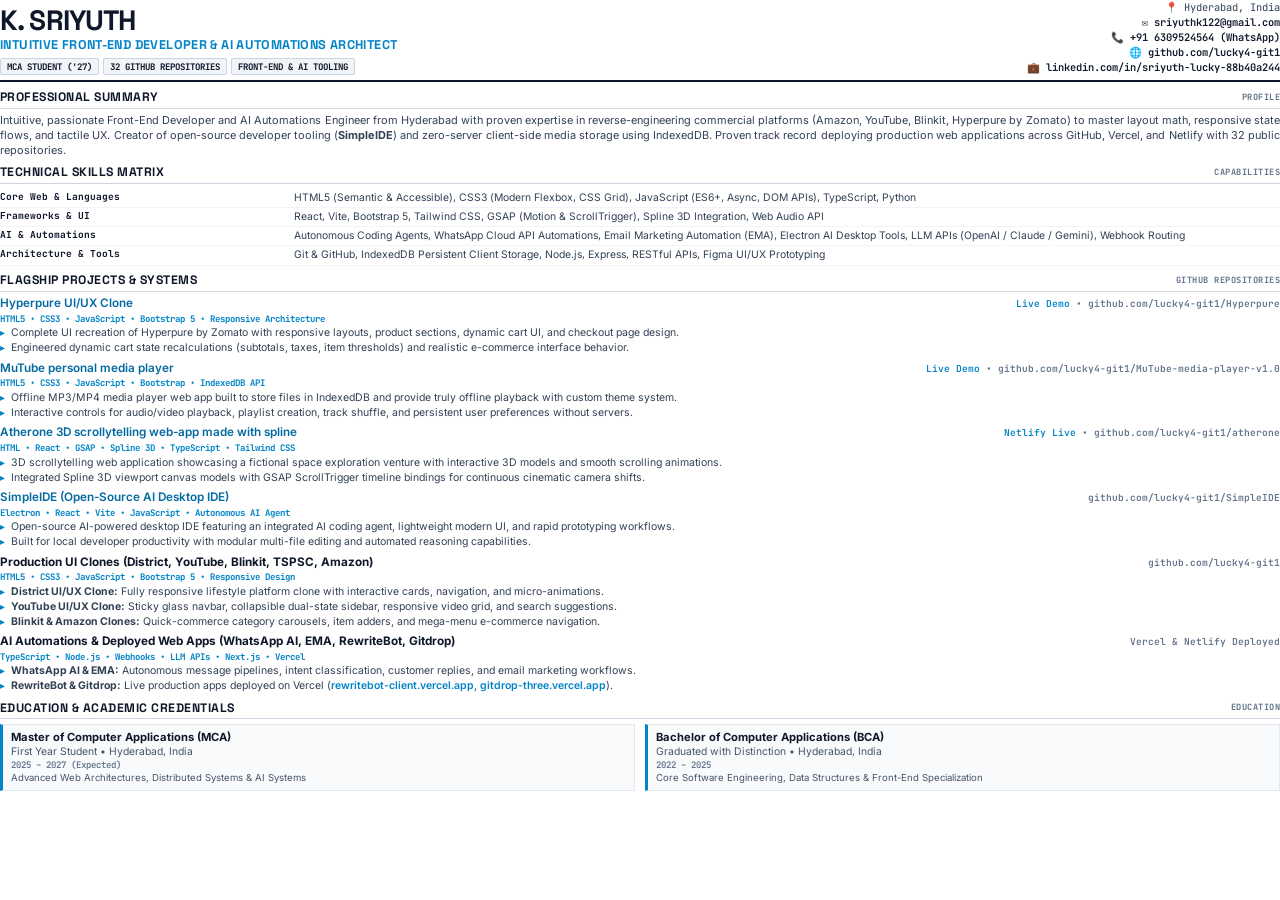
==== resume_print.html @ 3f28b118 "feat: initial commit of fused neo-brutalist portfolio and interactive CV" ====
<!DOCTYPE html>
<html lang="en">
<head>
    <meta charset="UTF-8">
    <title>K. Sriyuth - Resume</title>
    <style>
        @import url('https://fonts.googleapis.com/css2?family=Inter:wght@400;500;600;700;800&family=Space+Grotesk:wght@600;700;800&family=JetBrains+Mono:wght@500;700&display=swap');

        @page {
            size: A4 portrait;
            margin: 7mm 11mm 7mm 11mm;
        }

        *, *::before, *::after {
            box-sizing: border-box;
            margin: 0;
            padding: 0;
        }

        body {
            font-family: 'Inter', -apple-system, BlinkMacSystemFont, sans-serif;
            color: #0f172a;
            background: #ffffff;
            font-size: 8.5pt;
            line-height: 1.34;
            -webkit-print-color-adjust: exact;
            print-color-adjust: exact;
        }

        a {
            color: #0284c7;
            text-decoration: none;
            font-weight: 600;
        }

        /* ─── Header ─── */
        .header {
            border-bottom: 2px solid #0f172a;
            padding-bottom: 5px;
            margin-bottom: 7px;
            display: flex;
            justify-content: space-between;
            align-items: flex-end;
        }

        .name-title h1 {
            font-family: 'Space Grotesk', sans-serif;
            font-size: 21pt;
            font-weight: 800;
            letter-spacing: -0.03em;
            color: #0f172a;
            line-height: 1;
            margin-bottom: 3px;
        }

        .name-title .subtitle {
            font-family: 'Space Grotesk', sans-serif;
            font-size: 9.5pt;
            font-weight: 700;
            color: #0284c7;
            text-transform: uppercase;
            letter-spacing: 0.03em;
        }

        .contact-info {
            text-align: right;
            font-size: 7.8pt;
            line-height: 1.45;
            color: #334155;
            font-family: 'JetBrains Mono', monospace;
        }

        .contact-info a {
            color: #0f172a;
        }

        .badge-row {
            display: flex;
            gap: 4px;
            margin-top: 4px;
        }

        .pill {
            font-family: 'JetBrains Mono', monospace;
            font-size: 6.8pt;
            font-weight: 700;
            background: #f1f5f9;
            color: #0f172a;
            padding: 1.5px 6px;
            border: 1px solid #cbd5e1;
            border-radius: 2px;
            text-transform: uppercase;
        }

        /* ─── Sections ─── */
        .section {
            margin-bottom: 6.5px;
        }

        .section-title {
            font-family: 'Space Grotesk', sans-serif;
            font-size: 9.2pt;
            font-weight: 800;
            text-transform: uppercase;
            letter-spacing: 0.04em;
            color: #0f172a;
            border-bottom: 1.5px solid #cbd5e1;
            padding-bottom: 2px;
            margin-bottom: 4.5px;
            display: flex;
            align-items: center;
            justify-content: space-between;
        }

        .section-title span.tag {
            font-family: 'JetBrains Mono', monospace;
            font-size: 6.5pt;
            font-weight: 700;
            color: #64748b;
        }

        /* ─── Summary ─── */
        .summary-text {
            color: #334155;
            font-size: 8.2pt;
            line-height: 1.36;
            text-align: justify;
        }

        /* ─── Skills Table ─── */
        .skills-table {
            width: 100%;
            border-collapse: collapse;
            font-size: 7.8pt;
        }

        .skills-table tr {
            border-bottom: 1px solid #f1f5f9;
        }

        .skills-table td {
            padding: 2.2px 0;
            vertical-align: top;
        }

        .skills-table td.category {
            font-weight: 700;
            color: #0f172a;
            width: 23%;
            font-family: 'JetBrains Mono', monospace;
            font-size: 7.2pt;
        }

        .skills-table td.items {
            color: #334155;
            width: 77%;
        }

        /* ─── Project Items ─── */
        .item {
            margin-bottom: 5.5px;
        }

        .item:last-child {
            margin-bottom: 0;
        }

        .item-header {
            display: flex;
            justify-content: space-between;
            align-items: baseline;
            margin-bottom: 1px;
        }

        .item-title {
            font-size: 8.8pt;
            font-weight: 700;
            color: #0f172a;
        }

        .item-title a {
            color: #0369a1;
        }

        .item-meta {
            font-family: 'JetBrains Mono', monospace;
            font-size: 7.2pt;
            color: #64748b;
            font-weight: 600;
        }

        .item-tech {
            font-family: 'JetBrains Mono', monospace;
            font-size: 6.8pt;
            color: #0284c7;
            font-weight: 700;
            margin-bottom: 1.5px;
        }

        .item-desc {
            list-style: none;
            padding-left: 0;
        }

        .item-desc li {
            position: relative;
            padding-left: 11px;
            font-size: 7.9pt;
            color: #334155;
            line-height: 1.32;
            margin-bottom: 1px;
        }

        .item-desc li::before {
            content: "▸";
            position: absolute;
            left: 0;
            color: #0284c7;
            font-size: 7.5pt;
        }

        /* ─── Education Grid ─── */
        .two-col {
            display: grid;
            grid-template-columns: 1fr 1fr;
            gap: 10px;
        }

        .edu-card {
            background: #f8fafc;
            border: 1px solid #e2e8f0;
            padding: 5px 8px;
            border-left: 3px solid #0284c7;
        }

        .edu-degree {
            font-weight: 700;
            font-size: 8.4pt;
            color: #0f172a;
        }

        .edu-inst {
            font-size: 7.8pt;
            color: #475569;
        }

        .edu-time {
            font-family: 'JetBrains Mono', monospace;
            font-size: 6.8pt;
            color: #64748b;
            font-weight: 600;
        }
    </style>
</head>
<body>

    <!-- Header -->
    <div class="header">
        <div class="name-title">
            <h1>K. SRIYUTH</h1>
            <div class="subtitle">Intuitive Front-End Developer & AI Automations Architect</div>
            <div class="badge-row">
                <span class="pill">MCA Student ('27)</span>
                <span class="pill">32 GitHub Repositories</span>
                <span class="pill">Front-End & AI Tooling</span>
            </div>
        </div>
        <div class="contact-info">
            <div>📍 Hyderabad, India</div>
            <div>✉️ <a href="mailto:sriyuthk122@gmail.com">sriyuthk122@gmail.com</a></div>
            <div>📞 <a href="https://wa.me/916309524564">+91 6309524564 (WhatsApp)</a></div>
            <div>🌐 <a href="https://github.com/lucky4-git1">github.com/lucky4-git1</a></div>
            <div>💼 <a href="https://www.linkedin.com/in/sriyuth-lucky-88b40a244">linkedin.com/in/sriyuth-lucky-88b40a244</a></div>
        </div>
    </div>

    <!-- Summary -->
    <div class="section">
        <div class="section-title">
            <span>Professional Summary</span>
            <span class="tag">PROFILE</span>
        </div>
        <p class="summary-text">
            Intuitive, passionate Front-End Developer and AI Automations Engineer from Hyderabad with proven expertise in reverse-engineering commercial platforms (Amazon, YouTube, Blinkit, Hyperpure by Zomato) to master layout math, responsive state flows, and tactile UX. Creator of open-source developer tooling (<strong>SimpleIDE</strong>) and zero-server client-side media storage using IndexedDB. Proven track record deploying production web applications across GitHub, Vercel, and Netlify with 32 public repositories.
        </p>
    </div>

    <!-- Technical Skills Matrix -->
    <div class="section">
        <div class="section-title">
            <span>Technical Skills Matrix</span>
            <span class="tag">CAPABILITIES</span>
        </div>
        <table class="skills-table">
            <tr>
                <td class="category">Core Web & Languages</td>
                <td class="items">HTML5 (Semantic & Accessible), CSS3 (Modern Flexbox, CSS Grid), JavaScript (ES6+, Async, DOM APIs), TypeScript, Python</td>
            </tr>
            <tr>
                <td class="category">Frameworks & UI</td>
                <td class="items">React, Vite, Bootstrap 5, Tailwind CSS, GSAP (Motion & ScrollTrigger), Spline 3D Integration, Web Audio API</td>
            </tr>
            <tr>
                <td class="category">AI & Automations</td>
                <td class="items">Autonomous Coding Agents, WhatsApp Cloud API Automations, Email Marketing Automation (EMA), Electron AI Desktop Tools, LLM APIs (OpenAI / Claude / Gemini), Webhook Routing</td>
            </tr>
            <tr>
                <td class="category">Architecture & Tools</td>
                <td class="items">Git & GitHub, IndexedDB Persistent Client Storage, Node.js, Express, RESTful APIs, Figma UI/UX Prototyping</td>
            </tr>
        </table>
    </div>

    <!-- Featured Projects -->
    <div class="section">
        <div class="section-title">
            <span>Flagship Projects & Systems</span>
            <span class="tag">GITHUB REPOSITORIES</span>
        </div>

        <!-- Project 1: Hyperpure UI/UX Clone -->
        <div class="item">
            <div class="item-header">
                <div>
                    <span class="item-title"><a href="https://lucky4-git1.github.io/Hyperpure/">Hyperpure UI/UX Clone</a></span>
                </div>
                <span class="item-meta"><a href="https://lucky4-git1.github.io/Hyperpure/">Live Demo</a> • github.com/lucky4-git1/Hyperpure</span>
            </div>
            <div class="item-tech">HTML5 • CSS3 • JavaScript • Bootstrap 5 • Responsive Architecture</div>
            <ul class="item-desc">
                <li>Complete UI recreation of Hyperpure by Zomato with responsive layouts, product sections, dynamic cart UI, and checkout page design.</li>
                <li>Engineered dynamic cart state recalculations (subtotals, taxes, item thresholds) and realistic e-commerce interface behavior.</li>
            </ul>
        </div>

        <!-- Project 2: MuTube personal media player -->
        <div class="item">
            <div class="item-header">
                <div>
                    <span class="item-title"><a href="https://lucky4-git1.github.io/MuTube-media-player-v1.0/">MuTube personal media player</a></span>
                </div>
                <span class="item-meta"><a href="https://lucky4-git1.github.io/MuTube-media-player-v1.0/">Live Demo</a> • github.com/lucky4-git1/MuTube-media-player-v1.0</span>
            </div>
            <div class="item-tech">HTML5 • CSS3 • JavaScript • Bootstrap • IndexedDB API</div>
            <ul class="item-desc">
                <li>Offline MP3/MP4 media player web app built to store files in IndexedDB and provide truly offline playback with custom theme system.</li>
                <li>Interactive controls for audio/video playback, playlist creation, track shuffle, and persistent user preferences without servers.</li>
            </ul>
        </div>

        <!-- Project 3: Atherone 3D scrollytelling web-app -->
        <div class="item">
            <div class="item-header">
                <div>
                    <span class="item-title"><a href="https://atherone-scrolly-app.netlify.app/">Atherone 3D scrollytelling web-app made with spline</a></span>
                </div>
                <span class="item-meta"><a href="https://atherone-scrolly-app.netlify.app/">Netlify Live</a> • github.com/lucky4-git1/atherone</span>
            </div>
            <div class="item-tech">HTML • React • GSAP • Spline 3D • TypeScript • Tailwind CSS</div>
            <ul class="item-desc">
                <li>3D scrollytelling web application showcasing a fictional space exploration venture with interactive 3D models and smooth scrolling animations.</li>
                <li>Integrated Spline 3D viewport canvas models with GSAP ScrollTrigger timeline bindings for continuous cinematic camera shifts.</li>
            </ul>
        </div>

        <!-- Project 4: SimpleIDE -->
        <div class="item">
            <div class="item-header">
                <div>
                    <span class="item-title"><a href="https://github.com/lucky4-git1/SimpleIDE">SimpleIDE (Open-Source AI Desktop IDE)</a></span>
                </div>
                <span class="item-meta">github.com/lucky4-git1/SimpleIDE</span>
            </div>
            <div class="item-tech">Electron • React • Vite • JavaScript • Autonomous AI Agent</div>
            <ul class="item-desc">
                <li>Open-source AI-powered desktop IDE featuring an integrated AI coding agent, lightweight modern UI, and rapid prototyping workflows.</li>
                <li>Built for local developer productivity with modular multi-file editing and automated reasoning capabilities.</li>
            </ul>
        </div>

        <!-- Project 5: UI/UX Clones -->
        <div class="item">
            <div class="item-header">
                <div>
                    <span class="item-title">Production UI Clones (District, YouTube, Blinkit, TSPSC, Amazon)</span>
                </div>
                <span class="item-meta">github.com/lucky4-git1</span>
            </div>
            <div class="item-tech">HTML5 • CSS3 • JavaScript • Bootstrap 5 • Responsive Design</div>
            <ul class="item-desc">
                <li><strong>District UI/UX Clone:</strong> Fully responsive lifestyle platform clone with interactive cards, navigation, and micro-animations.</li>
                <li><strong>YouTube UI/UX Clone:</strong> Sticky glass navbar, collapsible dual-state sidebar, responsive video grid, and search suggestions.</li>
                <li><strong>Blinkit & Amazon Clones:</strong> Quick-commerce category carousels, item adders, and mega-menu e-commerce navigation.</li>
            </ul>
        </div>

        <!-- Project 6: AI Automations & Deployed Apps -->
        <div class="item">
            <div class="item-header">
                <div>
                    <span class="item-title">AI Automations & Deployed Web Apps (WhatsApp AI, EMA, RewriteBot, Gitdrop)</span>
                </div>
                <span class="item-meta">Vercel & Netlify Deployed</span>
            </div>
            <div class="item-tech">TypeScript • Node.js • Webhooks • LLM APIs • Next.js • Vercel</div>
            <ul class="item-desc">
                <li><strong>WhatsApp AI & EMA:</strong> Autonomous message pipelines, intent classification, customer replies, and email marketing workflows.</li>
                <li><strong>RewriteBot & Gitdrop:</strong> Live production apps deployed on Vercel (<a href="https://rewritebot-client.vercel.app">rewritebot-client.vercel.app</a>, <a href="https://gitdrop-three.vercel.app">gitdrop-three.vercel.app</a>).</li>
            </ul>
        </div>
    </div>

    <!-- Education -->
    <div class="section">
        <div class="section-title">
            <span>Education & Academic Credentials</span>
            <span class="tag">EDUCATION</span>
        </div>
        <div class="two-col">
            <div class="edu-card">
                <div class="edu-degree">Master of Computer Applications (MCA)</div>
                <div class="edu-inst">First Year Student • Hyderabad, India</div>
                <div class="edu-time">2025 – 2027 (Expected)</div>
                <div style="font-size: 7.2pt; color: #475569; margin-top: 1.5px;">Advanced Web Architectures, Distributed Systems & AI Systems</div>
            </div>
            <div class="edu-card">
                <div class="edu-degree">Bachelor of Computer Applications (BCA)</div>
                <div class="edu-inst">Graduated with Distinction • Hyderabad, India</div>
                <div class="edu-time">2022 – 2025</div>
                <div style="font-size: 7.2pt; color: #475569; margin-top: 1.5px;">Core Software Engineering, Data Structures & Front-End Specialization</div>
            </div>
        </div>
    </div>

</body>
</html>
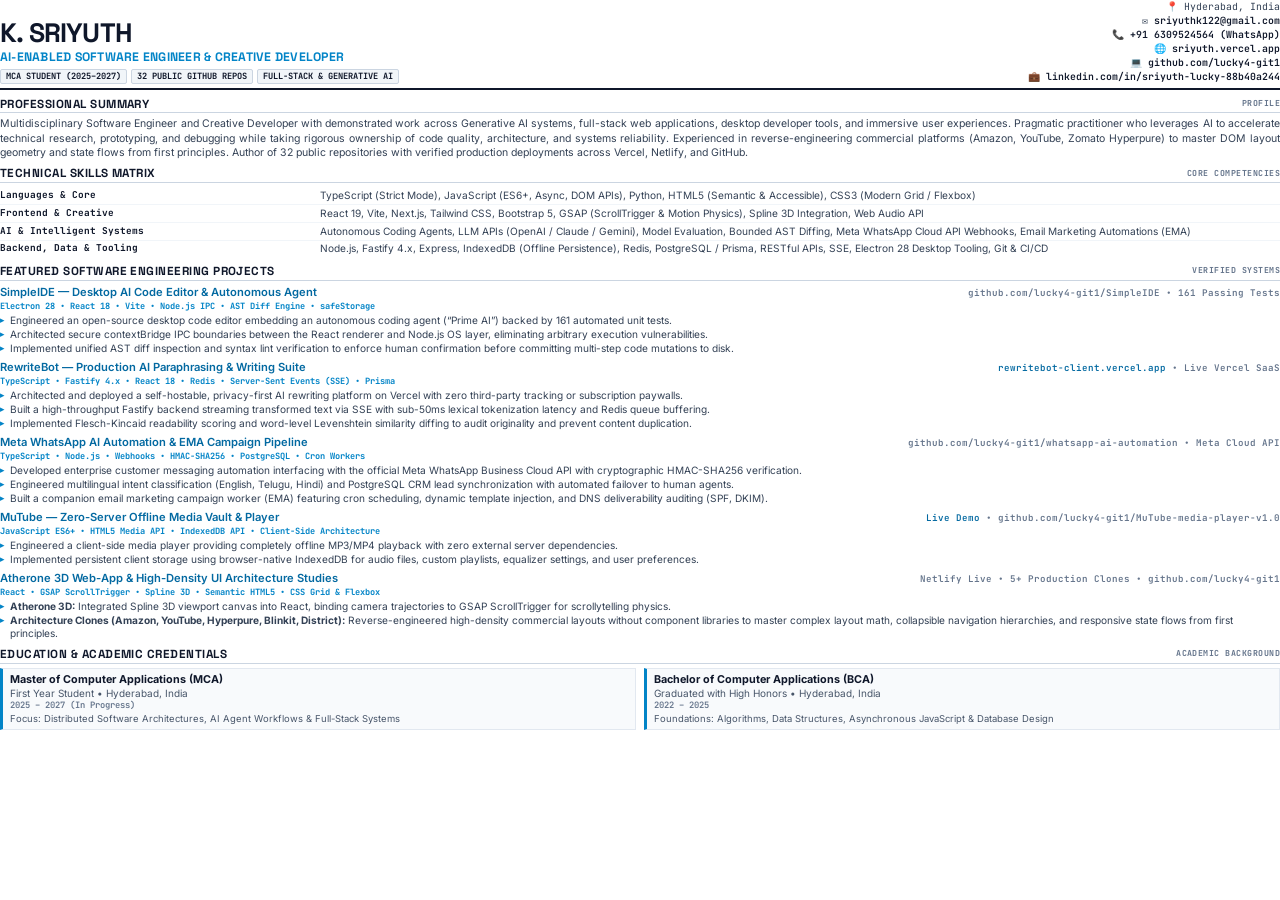
==== commit 6602a482: "feat(resume): update downloadable ATS-optimized CV with AI-enabled software engineering scope" ====
--- a/resume_print.html
+++ b/resume_print.html
@@ -4,11 +4,11 @@
     <meta charset="UTF-8">
     <title>K. Sriyuth - Resume</title>
     <style>
-        @import url('https://fonts.googleapis.com/css2?family=Inter:wght@400;500;600;700;800&family=Space+Grotesk:wght@600;700;800&family=JetBrains+Mono:wght@500;700&display=swap');
+        @import url('https://fonts.googleapis.com/css2?family=Inter:wght@400;500;600;700;800&family=Space+Grotesk:wght@600;700;800&family=JetBrains+Mono:wght@500;600;700&display=swap');
 
         @page {
             size: A4 portrait;
-            margin: 7mm 11mm 7mm 11mm;
+            margin: 6mm 10mm 6mm 10mm;
         }
 
         *, *::before, *::after {
@@ -18,17 +18,17 @@
         }
 
         body {
-            font-family: 'Inter', -apple-system, BlinkMacSystemFont, sans-serif;
+            font-family: 'Inter', -apple-system, BlinkMacSystemFont, 'Segoe UI', Roboto, sans-serif;
             color: #0f172a;
             background: #ffffff;
-            font-size: 8.5pt;
-            line-height: 1.34;
+            font-size: 8.2pt;
+            line-height: 1.32;
             -webkit-print-color-adjust: exact;
             print-color-adjust: exact;
         }
 
         a {
-            color: #0284c7;
+            color: #0369a1;
             text-decoration: none;
             font-weight: 600;
         }
@@ -36,8 +36,8 @@
         /* ─── Header ─── */
         .header {
             border-bottom: 2px solid #0f172a;
-            padding-bottom: 5px;
-            margin-bottom: 7px;
+            padding-bottom: 4px;
+            margin-bottom: 5.5px;
             display: flex;
             justify-content: space-between;
             align-items: flex-end;
@@ -45,48 +45,49 @@
 
         .name-title h1 {
             font-family: 'Space Grotesk', sans-serif;
-            font-size: 21pt;
+            font-size: 20pt;
             font-weight: 800;
             letter-spacing: -0.03em;
             color: #0f172a;
             line-height: 1;
-            margin-bottom: 3px;
+            margin-bottom: 2.5px;
         }
 
         .name-title .subtitle {
             font-family: 'Space Grotesk', sans-serif;
-            font-size: 9.5pt;
+            font-size: 9.2pt;
             font-weight: 700;
             color: #0284c7;
             text-transform: uppercase;
-            letter-spacing: 0.03em;
+            letter-spacing: 0.02em;
         }
 
         .contact-info {
             text-align: right;
-            font-size: 7.8pt;
-            line-height: 1.45;
+            font-size: 7.4pt;
+            line-height: 1.42;
             color: #334155;
             font-family: 'JetBrains Mono', monospace;
         }
 
         .contact-info a {
             color: #0f172a;
+            font-weight: 600;
         }
 
         .badge-row {
             display: flex;
             gap: 4px;
-            margin-top: 4px;
+            margin-top: 3.5px;
         }
 
         .pill {
             font-family: 'JetBrains Mono', monospace;
-            font-size: 6.8pt;
+            font-size: 6.5pt;
             font-weight: 700;
             background: #f1f5f9;
             color: #0f172a;
-            padding: 1.5px 6px;
+            padding: 1px 5px;
             border: 1px solid #cbd5e1;
             border-radius: 2px;
             text-transform: uppercase;
@@ -94,19 +95,19 @@
 
         /* ─── Sections ─── */
         .section {
-            margin-bottom: 6.5px;
+            margin-bottom: 5.5px;
         }
 
         .section-title {
             font-family: 'Space Grotesk', sans-serif;
-            font-size: 9.2pt;
+            font-size: 8.8pt;
             font-weight: 800;
             text-transform: uppercase;
             letter-spacing: 0.04em;
             color: #0f172a;
             border-bottom: 1.5px solid #cbd5e1;
-            padding-bottom: 2px;
-            margin-bottom: 4.5px;
+            padding-bottom: 1.5px;
+            margin-bottom: 4px;
             display: flex;
             align-items: center;
             justify-content: space-between;
@@ -114,7 +115,7 @@
 
         .section-title span.tag {
             font-family: 'JetBrains Mono', monospace;
-            font-size: 6.5pt;
+            font-size: 6.2pt;
             font-weight: 700;
             color: #64748b;
         }
@@ -122,8 +123,8 @@
         /* ─── Summary ─── */
         .summary-text {
             color: #334155;
-            font-size: 8.2pt;
-            line-height: 1.36;
+            font-size: 7.9pt;
+            line-height: 1.34;
             text-align: justify;
         }
 
@@ -131,34 +132,39 @@
         .skills-table {
             width: 100%;
             border-collapse: collapse;
-            font-size: 7.8pt;
+            font-size: 7.6pt;
         }
 
         .skills-table tr {
             border-bottom: 1px solid #f1f5f9;
         }
 
+        .skills-table tr:last-child {
+            border-bottom: none;
+        }
+
         .skills-table td {
-            padding: 2.2px 0;
+            padding: 1.8px 0;
             vertical-align: top;
         }
 
         .skills-table td.category {
             font-weight: 700;
             color: #0f172a;
-            width: 23%;
-            font-family: 'JetBrains Mono', monospace;
-            font-size: 7.2pt;
+            width: 25%;
+            font-family: 'JetBrains Mono', monospace;
+            font-size: 7.1pt;
         }
 
         .skills-table td.items {
             color: #334155;
-            width: 77%;
+            width: 75%;
+            line-height: 1.3;
         }
 
         /* ─── Project Items ─── */
         .item {
-            margin-bottom: 5.5px;
+            margin-bottom: 4.8px;
         }
 
         .item:last-child {
@@ -173,7 +179,7 @@
         }
 
         .item-title {
-            font-size: 8.8pt;
+            font-size: 8.4pt;
             font-weight: 700;
             color: #0f172a;
         }
@@ -184,14 +190,14 @@
 
         .item-meta {
             font-family: 'JetBrains Mono', monospace;
-            font-size: 7.2pt;
+            font-size: 6.9pt;
             color: #64748b;
             font-weight: 600;
         }
 
         .item-tech {
             font-family: 'JetBrains Mono', monospace;
-            font-size: 6.8pt;
+            font-size: 6.5pt;
             color: #0284c7;
             font-weight: 700;
             margin-bottom: 1.5px;
@@ -204,10 +210,10 @@
 
         .item-desc li {
             position: relative;
-            padding-left: 11px;
-            font-size: 7.9pt;
+            padding-left: 10px;
+            font-size: 7.6pt;
             color: #334155;
-            line-height: 1.32;
+            line-height: 1.3;
             margin-bottom: 1px;
         }
 
@@ -216,37 +222,37 @@
             position: absolute;
             left: 0;
             color: #0284c7;
-            font-size: 7.5pt;
+            font-size: 7pt;
         }
 
         /* ─── Education Grid ─── */
         .two-col {
             display: grid;
             grid-template-columns: 1fr 1fr;
-            gap: 10px;
+            gap: 8px;
         }
 
         .edu-card {
             background: #f8fafc;
             border: 1px solid #e2e8f0;
-            padding: 5px 8px;
+            padding: 4px 7px;
             border-left: 3px solid #0284c7;
         }
 
         .edu-degree {
             font-weight: 700;
-            font-size: 8.4pt;
+            font-size: 8.1pt;
             color: #0f172a;
         }
 
         .edu-inst {
-            font-size: 7.8pt;
+            font-size: 7.5pt;
             color: #475569;
         }
 
         .edu-time {
             font-family: 'JetBrains Mono', monospace;
-            font-size: 6.8pt;
+            font-size: 6.6pt;
             color: #64748b;
             font-weight: 600;
         }
@@ -258,18 +264,19 @@
     <div class="header">
         <div class="name-title">
             <h1>K. SRIYUTH</h1>
-            <div class="subtitle">Intuitive Front-End Developer & AI Automations Architect</div>
+            <div class="subtitle">AI-Enabled Software Engineer & Creative Developer</div>
             <div class="badge-row">
-                <span class="pill">MCA Student ('27)</span>
-                <span class="pill">32 GitHub Repositories</span>
-                <span class="pill">Front-End & AI Tooling</span>
+                <span class="pill">MCA Student (2025–2027)</span>
+                <span class="pill">32 Public GitHub Repos</span>
+                <span class="pill">Full-Stack & Generative AI</span>
             </div>
         </div>
         <div class="contact-info">
             <div>📍 Hyderabad, India</div>
             <div>✉️ <a href="mailto:sriyuthk122@gmail.com">sriyuthk122@gmail.com</a></div>
             <div>📞 <a href="https://wa.me/916309524564">+91 6309524564 (WhatsApp)</a></div>
-            <div>🌐 <a href="https://github.com/lucky4-git1">github.com/lucky4-git1</a></div>
+            <div>🌐 <a href="https://sriyuth.vercel.app">sriyuth.vercel.app</a></div>
+            <div>💻 <a href="https://github.com/lucky4-git1">github.com/lucky4-git1</a></div>
             <div>💼 <a href="https://www.linkedin.com/in/sriyuth-lucky-88b40a244">linkedin.com/in/sriyuth-lucky-88b40a244</a></div>
         </div>
     </div>
@@ -281,7 +288,7 @@
             <span class="tag">PROFILE</span>
         </div>
         <p class="summary-text">
-            Intuitive, passionate Front-End Developer and AI Automations Engineer from Hyderabad with proven expertise in reverse-engineering commercial platforms (Amazon, YouTube, Blinkit, Hyperpure by Zomato) to master layout math, responsive state flows, and tactile UX. Creator of open-source developer tooling (<strong>SimpleIDE</strong>) and zero-server client-side media storage using IndexedDB. Proven track record deploying production web applications across GitHub, Vercel, and Netlify with 32 public repositories.
+            Multidisciplinary Software Engineer and Creative Developer with demonstrated work across Generative AI systems, full-stack web applications, desktop developer tools, and immersive user experiences. Pragmatic practitioner who leverages AI to accelerate technical research, prototyping, and debugging while taking rigorous ownership of code quality, architecture, and systems reliability. Experienced in reverse-engineering commercial platforms (Amazon, YouTube, Zomato Hyperpure) to master DOM layout geometry and state flows from first principles. Author of 32 public repositories with verified production deployments across Vercel, Netlify, and GitHub.
         </p>
     </div>
 
@@ -289,24 +296,24 @@
     <div class="section">
         <div class="section-title">
             <span>Technical Skills Matrix</span>
-            <span class="tag">CAPABILITIES</span>
+            <span class="tag">CORE COMPETENCIES</span>
         </div>
         <table class="skills-table">
             <tr>
-                <td class="category">Core Web & Languages</td>
-                <td class="items">HTML5 (Semantic & Accessible), CSS3 (Modern Flexbox, CSS Grid), JavaScript (ES6+, Async, DOM APIs), TypeScript, Python</td>
+                <td class="category">Languages & Core</td>
+                <td class="items">TypeScript (Strict Mode), JavaScript (ES6+, Async, DOM APIs), Python, HTML5 (Semantic & Accessible), CSS3 (Modern Grid / Flexbox)</td>
             </tr>
             <tr>
-                <td class="category">Frameworks & UI</td>
-                <td class="items">React, Vite, Bootstrap 5, Tailwind CSS, GSAP (Motion & ScrollTrigger), Spline 3D Integration, Web Audio API</td>
+                <td class="category">Frontend & Creative</td>
+                <td class="items">React 19, Vite, Next.js, Tailwind CSS, Bootstrap 5, GSAP (ScrollTrigger & Motion Physics), Spline 3D Integration, Web Audio API</td>
             </tr>
             <tr>
-                <td class="category">AI & Automations</td>
-                <td class="items">Autonomous Coding Agents, WhatsApp Cloud API Automations, Email Marketing Automation (EMA), Electron AI Desktop Tools, LLM APIs (OpenAI / Claude / Gemini), Webhook Routing</td>
+                <td class="category">AI & Intelligent Systems</td>
+                <td class="items">Autonomous Coding Agents, LLM APIs (OpenAI / Claude / Gemini), Model Evaluation, Bounded AST Diffing, Meta WhatsApp Cloud API Webhooks, Email Marketing Automations (EMA)</td>
             </tr>
             <tr>
-                <td class="category">Architecture & Tools</td>
-                <td class="items">Git & GitHub, IndexedDB Persistent Client Storage, Node.js, Express, RESTful APIs, Figma UI/UX Prototyping</td>
+                <td class="category">Backend, Data & Tooling</td>
+                <td class="items">Node.js, Fastify 4.x, Express, IndexedDB (Offline Persistence), Redis, PostgreSQL / Prisma, RESTful APIs, SSE, Electron 28 Desktop Tooling, Git & CI/CD</td>
             </tr>
         </table>
     </div>
@@ -314,98 +321,85 @@
     <!-- Featured Projects -->
     <div class="section">
         <div class="section-title">
-            <span>Flagship Projects & Systems</span>
-            <span class="tag">GITHUB REPOSITORIES</span>
-        </div>
-
-        <!-- Project 1: Hyperpure UI/UX Clone -->
+            <span>Featured Software Engineering Projects</span>
+            <span class="tag">VERIFIED SYSTEMS</span>
+        </div>
+
+        <!-- Project 1: SimpleIDE -->
         <div class="item">
             <div class="item-header">
                 <div>
-                    <span class="item-title"><a href="https://lucky4-git1.github.io/Hyperpure/">Hyperpure UI/UX Clone</a></span>
+                    <span class="item-title"><a href="https://github.com/lucky4-git1/SimpleIDE">SimpleIDE — Desktop AI Code Editor & Autonomous Agent</a></span>
                 </div>
-                <span class="item-meta"><a href="https://lucky4-git1.github.io/Hyperpure/">Live Demo</a> • github.com/lucky4-git1/Hyperpure</span>
-            </div>
-            <div class="item-tech">HTML5 • CSS3 • JavaScript • Bootstrap 5 • Responsive Architecture</div>
+                <span class="item-meta">github.com/lucky4-git1/SimpleIDE • 161 Passing Tests</span>
+            </div>
+            <div class="item-tech">Electron 28 • React 18 • Vite • Node.js IPC • AST Diff Engine • safeStorage</div>
             <ul class="item-desc">
-                <li>Complete UI recreation of Hyperpure by Zomato with responsive layouts, product sections, dynamic cart UI, and checkout page design.</li>
-                <li>Engineered dynamic cart state recalculations (subtotals, taxes, item thresholds) and realistic e-commerce interface behavior.</li>
+                <li>Engineered an open-source desktop code editor embedding an autonomous coding agent (&ldquo;Prime AI&rdquo;) backed by 161 automated unit tests.</li>
+                <li>Architected secure contextBridge IPC boundaries between the React renderer and Node.js OS layer, eliminating arbitrary execution vulnerabilities.</li>
+                <li>Implemented unified AST diff inspection and syntax lint verification to enforce human confirmation before committing multi-step code mutations to disk.</li>
             </ul>
         </div>
 
-        <!-- Project 2: MuTube personal media player -->
+        <!-- Project 2: RewriteBot -->
         <div class="item">
             <div class="item-header">
                 <div>
-                    <span class="item-title"><a href="https://lucky4-git1.github.io/MuTube-media-player-v1.0/">MuTube personal media player</a></span>
+                    <span class="item-title"><a href="https://rewritebot-client.vercel.app">RewriteBot — Production AI Paraphrasing & Writing Suite</a></span>
                 </div>
-                <span class="item-meta"><a href="https://lucky4-git1.github.io/MuTube-media-player-v1.0/">Live Demo</a> • github.com/lucky4-git1/MuTube-media-player-v1.0</span>
-            </div>
-            <div class="item-tech">HTML5 • CSS3 • JavaScript • Bootstrap • IndexedDB API</div>
+                <span class="item-meta"><a href="https://rewritebot-client.vercel.app">rewritebot-client.vercel.app</a> • Live Vercel SaaS</span>
+            </div>
+            <div class="item-tech">TypeScript • Fastify 4.x • React 18 • Redis • Server-Sent Events (SSE) • Prisma</div>
             <ul class="item-desc">
-                <li>Offline MP3/MP4 media player web app built to store files in IndexedDB and provide truly offline playback with custom theme system.</li>
-                <li>Interactive controls for audio/video playback, playlist creation, track shuffle, and persistent user preferences without servers.</li>
+                <li>Architected and deployed a self-hostable, privacy-first AI rewriting platform on Vercel with zero third-party tracking or subscription paywalls.</li>
+                <li>Built a high-throughput Fastify backend streaming transformed text via SSE with sub-50ms lexical tokenization latency and Redis queue buffering.</li>
+                <li>Implemented Flesch-Kincaid readability scoring and word-level Levenshtein similarity diffing to audit originality and prevent content duplication.</li>
             </ul>
         </div>
 
-        <!-- Project 3: Atherone 3D scrollytelling web-app -->
+        <!-- Project 3: WhatsApp AI & EMA Engine -->
         <div class="item">
             <div class="item-header">
                 <div>
-                    <span class="item-title"><a href="https://atherone-scrolly-app.netlify.app/">Atherone 3D scrollytelling web-app made with spline</a></span>
+                    <span class="item-title"><a href="https://github.com/lucky4-git1/whatsapp-ai-automation">Meta WhatsApp AI Automation & EMA Campaign Pipeline</a></span>
                 </div>
-                <span class="item-meta"><a href="https://atherone-scrolly-app.netlify.app/">Netlify Live</a> • github.com/lucky4-git1/atherone</span>
-            </div>
-            <div class="item-tech">HTML • React • GSAP • Spline 3D • TypeScript • Tailwind CSS</div>
+                <span class="item-meta">github.com/lucky4-git1/whatsapp-ai-automation • Meta Cloud API</span>
+            </div>
+            <div class="item-tech">TypeScript • Node.js • Webhooks • HMAC-SHA256 • PostgreSQL • Cron Workers</div>
             <ul class="item-desc">
-                <li>3D scrollytelling web application showcasing a fictional space exploration venture with interactive 3D models and smooth scrolling animations.</li>
-                <li>Integrated Spline 3D viewport canvas models with GSAP ScrollTrigger timeline bindings for continuous cinematic camera shifts.</li>
+                <li>Developed enterprise customer messaging automation interfacing with the official Meta WhatsApp Business Cloud API with cryptographic HMAC-SHA256 verification.</li>
+                <li>Engineered multilingual intent classification (English, Telugu, Hindi) and PostgreSQL CRM lead synchronization with automated failover to human agents.</li>
+                <li>Built a companion email marketing campaign worker (EMA) featuring cron scheduling, dynamic template injection, and DNS deliverability auditing (SPF, DKIM).</li>
             </ul>
         </div>
 
-        <!-- Project 4: SimpleIDE -->
+        <!-- Project 4: MuTube Media Player -->
         <div class="item">
             <div class="item-header">
                 <div>
-                    <span class="item-title"><a href="https://github.com/lucky4-git1/SimpleIDE">SimpleIDE (Open-Source AI Desktop IDE)</a></span>
+                    <span class="item-title"><a href="https://lucky4-git1.github.io/MuTube-media-player-v1.0/">MuTube — Zero-Server Offline Media Vault & Player</a></span>
                 </div>
-                <span class="item-meta">github.com/lucky4-git1/SimpleIDE</span>
-            </div>
-            <div class="item-tech">Electron • React • Vite • JavaScript • Autonomous AI Agent</div>
+                <span class="item-meta"><a href="https://lucky4-git1.github.io/MuTube-media-player-v1.0/">Live Demo</a> • github.com/lucky4-git1/MuTube-media-player-v1.0</span>
+            </div>
+            <div class="item-tech">JavaScript ES6+ • HTML5 Media API • IndexedDB API • Client-Side Architecture</div>
             <ul class="item-desc">
-                <li>Open-source AI-powered desktop IDE featuring an integrated AI coding agent, lightweight modern UI, and rapid prototyping workflows.</li>
-                <li>Built for local developer productivity with modular multi-file editing and automated reasoning capabilities.</li>
+                <li>Engineered a client-side media player providing completely offline MP3/MP4 playback with zero external server dependencies.</li>
+                <li>Implemented persistent client storage using browser-native IndexedDB for audio files, custom playlists, equalizer settings, and user preferences.</li>
             </ul>
         </div>
 
-        <!-- Project 5: UI/UX Clones -->
+        <!-- Project 5: Creative Web & Architecture Studies -->
         <div class="item">
             <div class="item-header">
                 <div>
-                    <span class="item-title">Production UI Clones (District, YouTube, Blinkit, TSPSC, Amazon)</span>
+                    <span class="item-title"><a href="https://atherone-scrolly-app.netlify.app/">Atherone 3D Web-App & High-Density UI Architecture Studies</a></span>
                 </div>
-                <span class="item-meta">github.com/lucky4-git1</span>
-            </div>
-            <div class="item-tech">HTML5 • CSS3 • JavaScript • Bootstrap 5 • Responsive Design</div>
+                <span class="item-meta">Netlify Live • 5+ Production Clones • github.com/lucky4-git1</span>
+            </div>
+            <div class="item-tech">React • GSAP ScrollTrigger • Spline 3D • Semantic HTML5 • CSS Grid & Flexbox</div>
             <ul class="item-desc">
-                <li><strong>District UI/UX Clone:</strong> Fully responsive lifestyle platform clone with interactive cards, navigation, and micro-animations.</li>
-                <li><strong>YouTube UI/UX Clone:</strong> Sticky glass navbar, collapsible dual-state sidebar, responsive video grid, and search suggestions.</li>
-                <li><strong>Blinkit & Amazon Clones:</strong> Quick-commerce category carousels, item adders, and mega-menu e-commerce navigation.</li>
-            </ul>
-        </div>
-
-        <!-- Project 6: AI Automations & Deployed Apps -->
-        <div class="item">
-            <div class="item-header">
-                <div>
-                    <span class="item-title">AI Automations & Deployed Web Apps (WhatsApp AI, EMA, RewriteBot, Gitdrop)</span>
-                </div>
-                <span class="item-meta">Vercel & Netlify Deployed</span>
-            </div>
-            <div class="item-tech">TypeScript • Node.js • Webhooks • LLM APIs • Next.js • Vercel</div>
-            <ul class="item-desc">
-                <li><strong>WhatsApp AI & EMA:</strong> Autonomous message pipelines, intent classification, customer replies, and email marketing workflows.</li>
-                <li><strong>RewriteBot & Gitdrop:</strong> Live production apps deployed on Vercel (<a href="https://rewritebot-client.vercel.app">rewritebot-client.vercel.app</a>, <a href="https://gitdrop-three.vercel.app">gitdrop-three.vercel.app</a>).</li>
+                <li><strong>Atherone 3D:</strong> Integrated Spline 3D viewport canvas into React, binding camera trajectories to GSAP ScrollTrigger for scrollytelling physics.</li>
+                <li><strong>Architecture Clones (Amazon, YouTube, Hyperpure, Blinkit, District):</strong> Reverse-engineered high-density commercial layouts without component libraries to master complex layout math, collapsible navigation hierarchies, and responsive state flows from first principles.</li>
             </ul>
         </div>
     </div>
@@ -414,23 +408,23 @@
     <div class="section">
         <div class="section-title">
             <span>Education & Academic Credentials</span>
-            <span class="tag">EDUCATION</span>
+            <span class="tag">ACADEMIC BACKGROUND</span>
         </div>
         <div class="two-col">
             <div class="edu-card">
                 <div class="edu-degree">Master of Computer Applications (MCA)</div>
                 <div class="edu-inst">First Year Student • Hyderabad, India</div>
-                <div class="edu-time">2025 – 2027 (Expected)</div>
-                <div style="font-size: 7.2pt; color: #475569; margin-top: 1.5px;">Advanced Web Architectures, Distributed Systems & AI Systems</div>
+                <div class="edu-time">2025 – 2027 (In Progress)</div>
+                <div style="font-size: 7.1pt; color: #475569; margin-top: 1px;">Focus: Distributed Software Architectures, AI Agent Workflows & Full-Stack Systems</div>
             </div>
             <div class="edu-card">
                 <div class="edu-degree">Bachelor of Computer Applications (BCA)</div>
-                <div class="edu-inst">Graduated with Distinction • Hyderabad, India</div>
+                <div class="edu-inst">Graduated with High Honors • Hyderabad, India</div>
                 <div class="edu-time">2022 – 2025</div>
-                <div style="font-size: 7.2pt; color: #475569; margin-top: 1.5px;">Core Software Engineering, Data Structures & Front-End Specialization</div>
+                <div style="font-size: 7.1pt; color: #475569; margin-top: 1px;">Foundations: Algorithms, Data Structures, Asynchronous JavaScript & Database Design</div>
             </div>
         </div>
     </div>
 
 </body>
-</html>
+</html>
